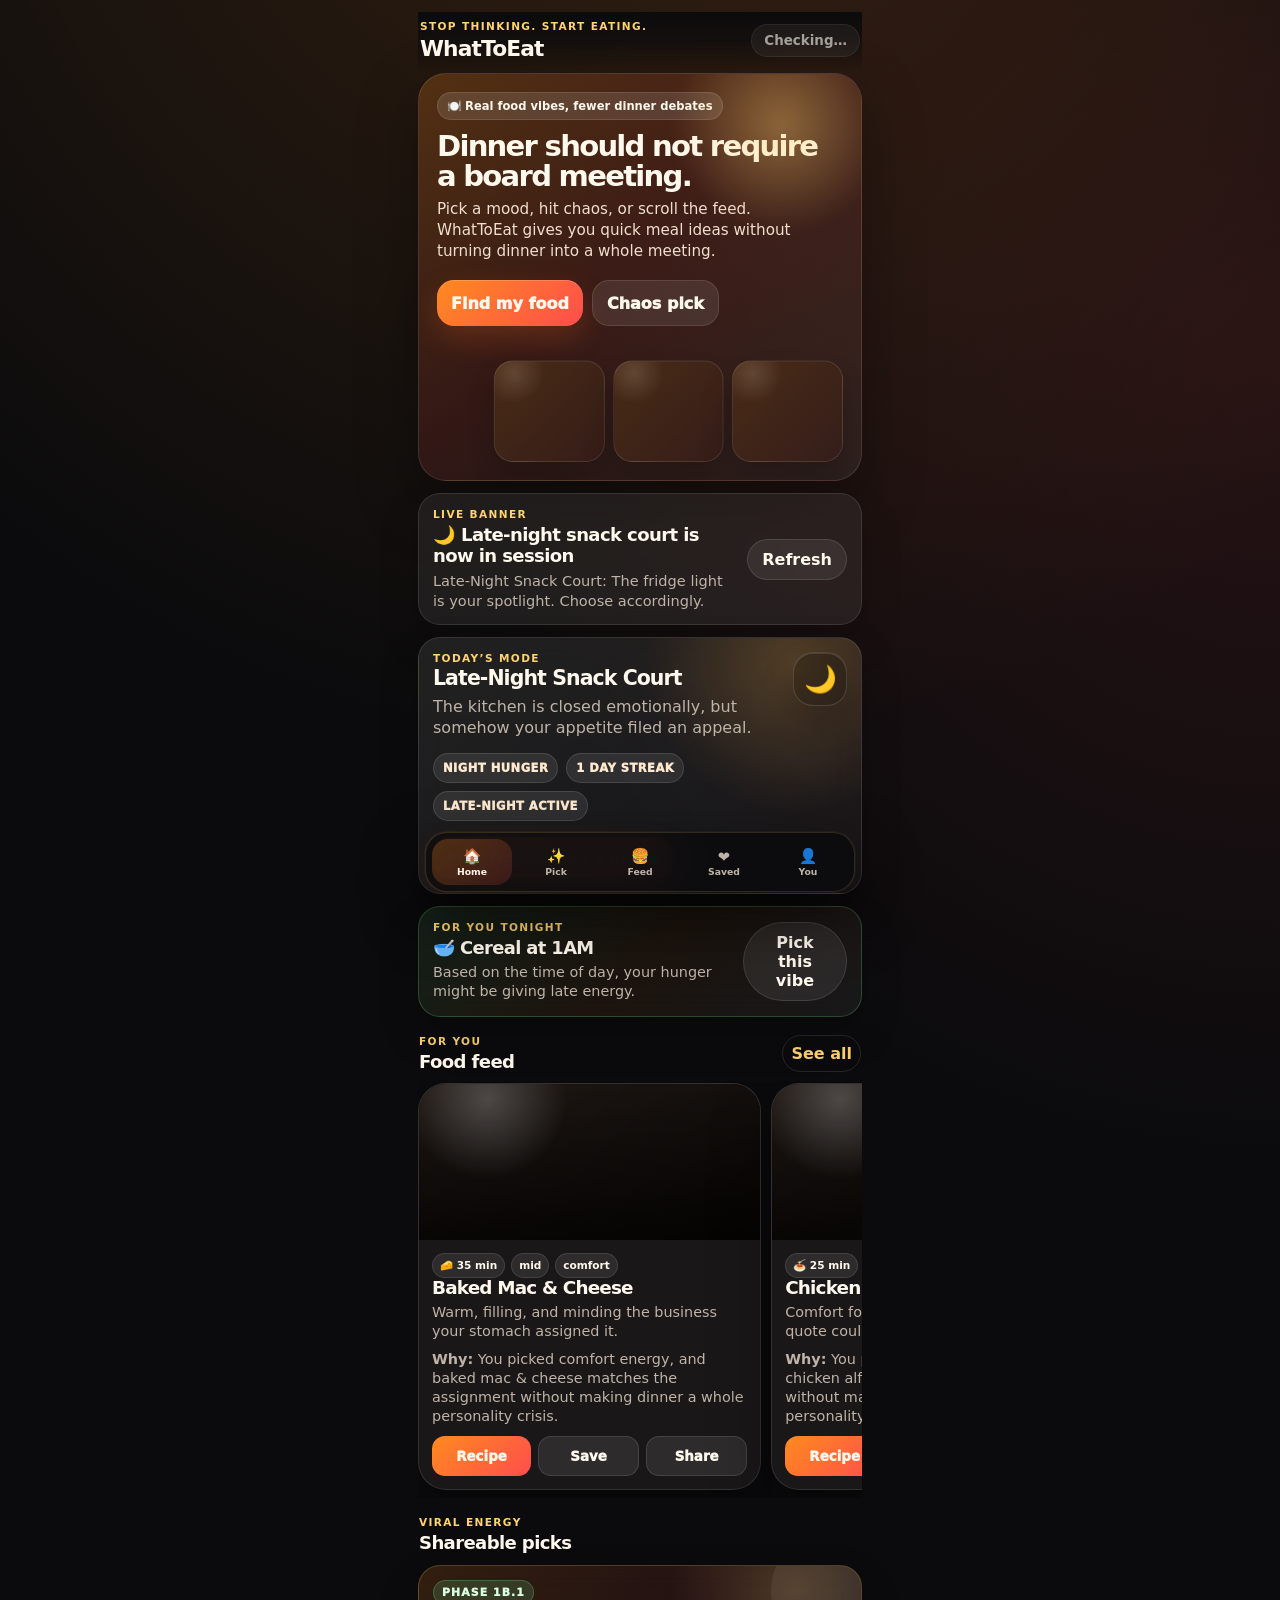
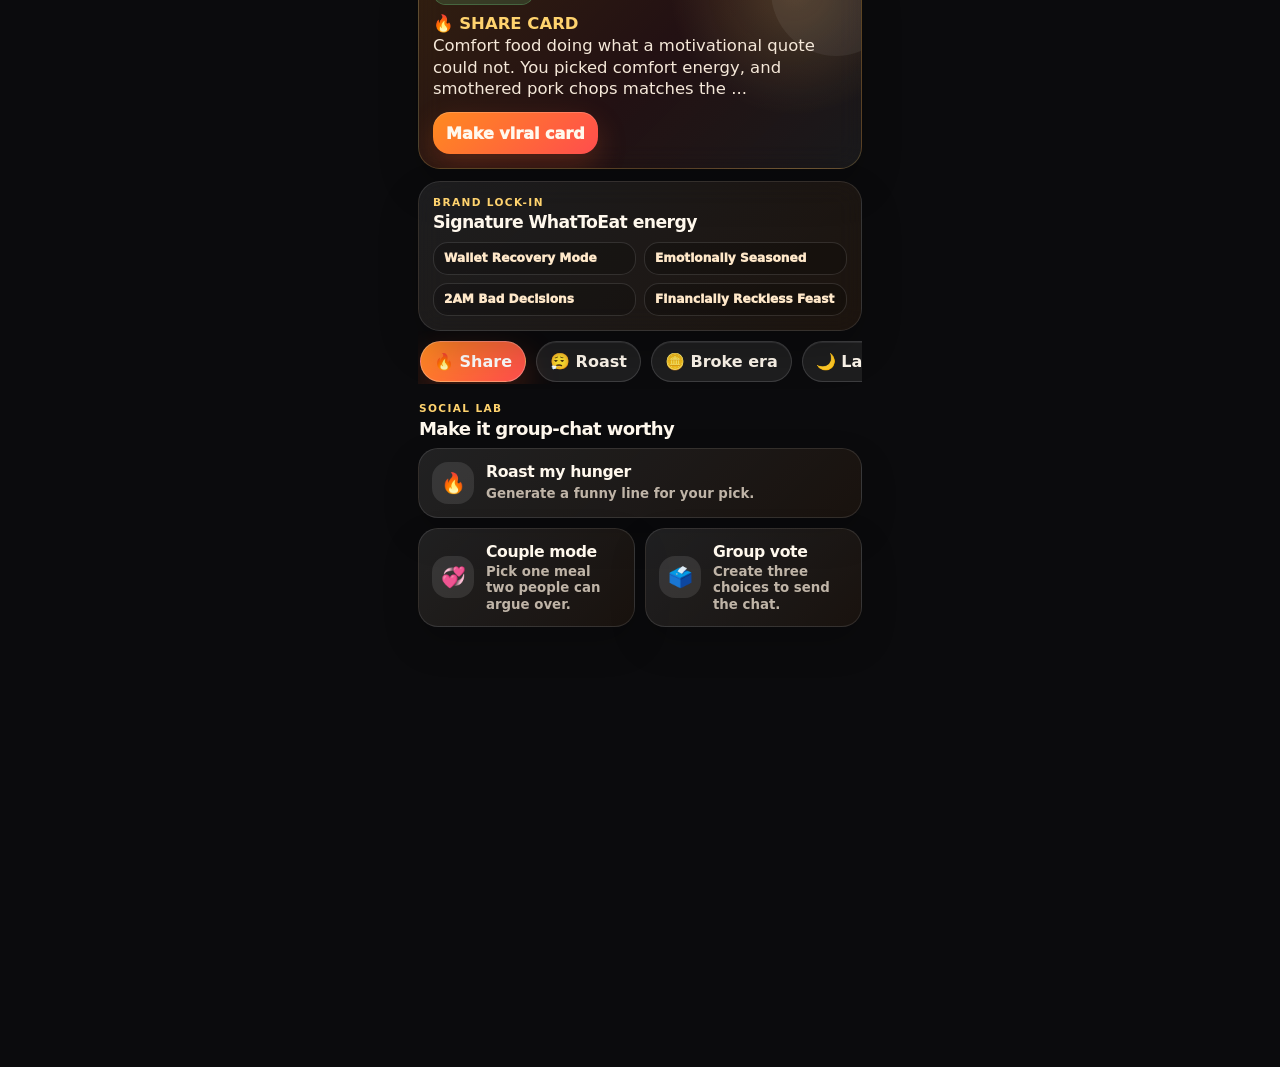
==== index.html @ 39f907c8 "Load foundation safeguards before app startup" ====
<!DOCTYPE html>
<html lang="en">
<head>
  <meta charset="UTF-8" />
  <meta name="viewport" content="width=device-width, initial-scale=1.0, viewport-fit=cover" />
  <title>WhatToEat — Funny food picks for your mood</title>
  <meta name="description" content="WhatToEat is a fast, funny food picker that helps you decide what to eat with daily vibes, smart rerolls, share cards, and chaotic meal energy." />
  <meta name="theme-color" content="#ff6b2c" />
  <meta name="mobile-web-app-capable" content="yes" />
  <meta name="application-name" content="WhatToEat" />
  <meta name="apple-mobile-web-app-capable" content="yes" />
  <meta name="apple-mobile-web-app-status-bar-style" content="black-translucent" />
  <meta name="apple-mobile-web-app-title" content="WhatToEat" />
  <meta name="format-detection" content="telephone=no" />
  <meta property="og:site_name" content="WhatToEat" />
  <meta property="og:title" content="WhatToEat" />
  <meta property="og:description" content="Stop overthinking dinner. Let WhatToEat pick the vibe — with funny share cards and daily meal chaos." />
  <meta property="og:image" content="https://whattoeat-ten-hazel.vercel.app/social-preview.png" />
  <meta name="twitter:card" content="summary_large_image" />
  <meta name="twitter:title" content="WhatToEat" />
  <meta name="twitter:description" content="Funny food picks for your mood, your wallet, and your current chaos." />
  <meta name="twitter:image" content="https://whattoeat-ten-hazel.vercel.app/social-preview.png" />
  <meta property="og:type" content="website" />
  <link rel="manifest" href="/manifest.json?v=foundation-20260814-v1" />
  <link rel="apple-touch-icon" href="/apple-touch-icon.png" />
  <link rel="stylesheet" href="/style.css?v=foundation-20260814-v1" />
</head>
<body>
  <div class="app-shell">
    <header class="topbar">
      <div>
        <p class="eyebrow">Stop thinking. Start eating.</p>
        <h1>WhatToEat</h1>
      </div>
      <button class="install-pill" id="installBtn" type="button">Install</button>
    </header>

    <main id="app">
      <section class="screen active" id="homeScreen">
        <article class="hero-card">
          <div class="hero-copy">
            <span class="live-chip">🍽️ Real food vibes, fewer dinner debates</span>
            <h2>Dinner should not require a board meeting.</h2>
            <p>Pick a mood, hit chaos, or scroll the feed. WhatToEat gives you quick meal ideas without turning dinner into a whole meeting.</p>
            <div class="hero-actions">
              <button class="primary-btn" data-go="matchScreen">Find my food</button>
              <button class="ghost-btn" id="chaosPickBtn" type="button">Chaos pick</button>
            </div>
          </div>
          <div class="hero-food-stack" aria-hidden="true">
            <div class="mini-photo pizza"></div>
            <div class="mini-photo burger"></div>
            <div class="mini-photo ramen"></div>
          </div>
        </article>

        <section class="daily-card glass-card">
          <div>
            <p class="eyebrow">Live banner</p>
            <h3 id="dailyTitle">Comfort food with main-character seasoning</h3>
            <p id="dailyText">The day was loud. Your plate should be easy, warm, and a little dramatic.</p>
          </div>
          <button class="tiny-btn" id="refreshDailyBtn" type="button">Refresh</button>
        </section>
        <section class="today-mode-card glass-card" id="todayModeCard">
          <div class="today-mode-top">
            <div>
              <p class="eyebrow">Today’s Mode</p>
              <h3 id="todayModeTitle">Loading today’s food chaos...</h3>
              <p id="todayModeText">Checking the calendar, the clock, and your hunger attitude.</p>
            </div>
            <span class="mode-orb" id="todayModeEmoji">🍽️</span>
          </div>
          <div class="daily-meta-row">
            <span id="todayModeTag">Live vibe</span>
            <span id="todayModeStreak">0 day streak</span>
            <span id="todayModeClock">Tonight energy</span>
          </div>
          <button class="primary-btn compact" id="todayModePickBtn" type="button">Pick from today’s mode</button>
        </section>

        <section class="launch-card glass-card app-dev-only" id="launchPrepCard" hidden>
          <div>
            <p class="eyebrow">PWA Status</p>
            <h3>PWA cache reset active</h3>
            <p>Old caches and service workers are cleared once, then the fresh manifest, icons, and service worker are registered for Chrome install testing.</p>
          </div>
          <button class="launch-badge" id="pwaStatusBtn" type="button">PWA</button>
        </section>

        <section class="personal-card glass-card" id="forYouCard">
          <div>
            <p class="eyebrow">For You Tonight</p>
            <h3 id="forYouTitle">Loading your food brain...</h3>
            <p id="forYouText">The app is checking your cravings without judging too loud.</p>
          </div>
          <button class="tiny-btn" id="forYouPickBtn" type="button">Pick this vibe</button>
        </section>

        <section class="section-block">
          <div class="section-heading">
            <div>
              <p class="eyebrow">For you</p>
              <h3>Food feed</h3>
            </div>
            <button class="text-btn" data-go="feedScreen">See all</button>
          </div>
          <div class="horizontal-feed" id="homeFeed"></div>
        </section>

        <section class="section-block">
          <div class="section-heading">
            <div>
              <p class="eyebrow">Viral energy</p>
              <h3>Shareable picks</h3>
            </div>
          </div>
          <div class="share-preview-card social-preview-card" id="sharePreviewCard">
            <span class="social-badge">SHARE PICK</span>
            <p>WhatToEat picked <strong>something unreasonably accurate</strong> for me.</p>
            <button class="primary-btn compact" id="makeShareBtn" type="button">Make viral card</button>
          </div>
          <div class="brand-lock-card glass-card">
            <p class="eyebrow">Brand lock-in</p>
            <h3>Signature WhatToEat energy</h3>
            <div class="signature-phrase-grid">
              <span>Wallet Recovery Mode</span>
              <span>Emotionally Seasoned</span>
              <span>2AM Bad Decisions</span>
              <span>Financially Reckless Feast</span>
            </div>
          </div>
          <div class="template-strip" id="templateStrip">
            <button data-template="share" class="active">🔥 Share</button>
            <button data-template="roast">😮‍💨 Roast</button>
            <button data-template="broke">🪙 Broke era</button>
            <button data-template="late">🌙 Late night</button>
            <button data-template="main">✨ Main character</button>
            <button data-template="couple">💞 Couple</button>
          </div>
        </section>

        <section class="section-block social-lab-section">
          <div class="section-heading">
            <div>
              <p class="eyebrow">Social lab</p>
              <h3>Make it group-chat worthy</h3>
            </div>
          </div>
          <div class="social-grid">
            <button class="social-tool-card" id="roastModeBtn" type="button">
              <span>🔥</span>
              <strong>Roast my hunger</strong>
              <small>Generate a funny line for your pick.</small>
            </button>
            <button class="social-tool-card" id="coupleModeBtn" type="button">
              <span>💞</span>
              <strong>Couple mode</strong>
              <small>Pick one meal two people can argue over.</small>
            </button>
            <button class="social-tool-card" id="groupVoteBtn" type="button">
              <span>🗳️</span>
              <strong>Group vote</strong>
              <small>Create three choices to send the chat.</small>
            </button>
          </div>
        </section>
      </section>

      <section class="screen" id="matchScreen">
        <div class="screen-title">
          <p class="eyebrow">Smart pick</p>
          <h2>What’s your food situation?</h2>
          <p>Choose fast. The app will judge lovingly.</p>
        </div>

        <div class="question-card">
          <h3>Mood</h3>
          <div class="option-grid" data-group="mood">
            <button data-value="comfort">🥘 Comfort</button>
            <button data-value="lazy">🛋️ Lazy</button>
            <button data-value="broke">🪙 Broke</button>
            <button data-value="healthy">🥗 Healthy-ish</button>
            <button data-value="late">🌙 Late night</button>
            <button data-value="chaos">🎲 Chaos</button>
          </div>
        </div>

        <div class="question-card">
          <h3>Budget</h3>
          <div class="option-grid" data-group="budget">
            <button data-value="cheap">$ Struggle</button>
            <button data-value="mid">$$ Normal</button>
            <button data-value="treat">$$$ Treat me</button>
          </div>
        </div>

        <div class="question-card">
          <h3>Energy</h3>
          <div class="option-grid" data-group="energy">
            <button data-value="low">Barely standing</button>
            <button data-value="medium">I can cook a lil</button>
            <button data-value="high">Chef mode</button>
          </div>
        </div>

        <button class="primary-btn full" id="smartPickBtn" type="button">Pick my food</button>
        <div id="smartResult" class="result-zone"></div>
      </section>

      <section class="screen" id="feedScreen">
        <div class="screen-title">
          <p class="eyebrow">Swipe-ish feed</p>
          <h2>Keep scrolling until dinner makes sense</h2>
        </div>
        <div class="mode-strip">
          <button data-filter="all" class="active">All</button>
          <button data-filter="late">Late night</button>
          <button data-filter="broke">Struggle</button>
          <button data-filter="comfort">Comfort</button>
          <button data-filter="healthy">Healthy-ish</button>
        </div>
        <div class="vertical-feed" id="verticalFeed"></div>
      </section>

      <section class="screen" id="savedScreen">
        <div class="screen-title">
          <p class="eyebrow">Saved</p>
          <h2>Your cravings folder</h2>
          <p>For when future-you wants the same nonsense again.</p>
        </div>
        <div id="savedList" class="vertical-feed"></div>
      </section>

      <section class="screen" id="profileScreen">
        <div class="screen-title">
          <p class="eyebrow">Your food brain</p>
          <h2>Preferences + streaks</h2>
        </div>
        <div class="stats-grid">
          <article class="stat-card"><span id="streakCount">0</span><p>day vibe streak</p></article>
          <article class="stat-card"><span id="savedCount">0</span><p>saved meals</p></article>
          <article class="stat-card"><span id="historyCount">0</span><p>recent picks</p></article>
          <article class="stat-card"><span id="topMoodText">—</span><p>usual vibe</p></article>
        </div>
        <div class="glass-card">
          <p class="eyebrow">Recent cravings</p>
          <div id="recentList" class="recent-list"></div>
        </div>
        <div class="question-card">
          <h3>Favorite default mood</h3>
          <div class="option-grid" data-group="defaultMood">
            <button data-value="comfort">Comfort</button>
            <button data-value="lazy">Lazy</button>
            <button data-value="broke">Broke</button>
            <button data-value="late">Late night</button>
          </div>
        </div>
        <button class="ghost-btn full" id="resetBtn" type="button">Reset app memory</button>
      </section>
    </main>

    <nav class="bottom-nav" aria-label="Main navigation">
      <button class="active" data-go="homeScreen">🏠<span>Home</span></button>
      <button data-go="matchScreen">✨<span>Pick</span></button>
      <button data-go="feedScreen">🍔<span>Feed</span></button>
      <button data-go="savedScreen">❤️<span>Saved</span></button>
      <button data-go="profileScreen">👤<span>You</span></button>
    </nav>
  </div>

  <div class="modal-backdrop" id="modalBackdrop" hidden>
    <div class="modal-card" role="dialog" aria-modal="true">
      <button class="close-btn" id="closeModal" type="button" aria-label="Close dialog">×</button>
      <div id="modalContent"></div>
    </div>
  </div>

  <canvas id="shareCanvas" width="1080" height="1350" hidden></canvas>
  <div class="toast" id="toast"></div>

  <script src="/foundation-bootstrap.js?v=foundation-20260814-v1"></script>
  <script src="/script.js?v=foundation-20260814-v1"></script>
</body>
</html>
---- style.css ----
/* Critical mobile click fix: hidden modal/backdrop must never block taps */
[hidden], .modal-backdrop[hidden]{display:none!important;}
:root{
  --bg:#0b0b0d; --panel:#151518; --panel2:#1d1a20; --text:#fff8ed; --muted:#bfb4a7;
  --orange:#ff8a1f; --yellow:#ffd36e; --red:#ff4d4d; --green:#70e58f; --border:rgba(255,255,255,.11);
  --shadow:0 24px 60px rgba(0,0,0,.35); --radius:28px;
}
*{box-sizing:border-box;-webkit-tap-highlight-color:transparent}
body{margin:0;background:radial-gradient(circle at top,#332112 0,#0b0b0d 34%,#070708 100%);color:var(--text);font-family:Inter,ui-sans-serif,system-ui,-apple-system,BlinkMacSystemFont,"Segoe UI",sans-serif;min-height:100vh}
button{font:inherit;color:inherit;border:0;cursor:pointer}
.app-shell{width:min(480px,100%);margin:0 auto;min-height:100vh;padding:14px 14px 96px;position:relative;overflow:hidden}
.topbar{position:sticky;top:0;z-index:10;display:flex;align-items:center;justify-content:space-between;padding:10px 2px 12px;background:linear-gradient(180deg,rgba(11,11,13,.98),rgba(11,11,13,.68),transparent);backdrop-filter:blur(16px)}
.topbar h1{margin:0;font-size:1.5rem;letter-spacing:-.04em}.eyebrow{margin:0 0 4px;color:var(--yellow);font-size:.72rem;text-transform:uppercase;letter-spacing:.14em;font-weight:800}.install-pill,.tiny-btn,.text-btn{background:rgba(255,255,255,.08);border:1px solid var(--border);border-radius:999px;padding:10px 14px;font-weight:800}.text-btn{background:transparent;color:var(--yellow);padding:8px}.screen{display:none;animation:rise .25s ease}.screen.active{display:block}@keyframes rise{from{opacity:0;transform:translateY(10px)}to{opacity:1;transform:none}}
.hero-card{position:relative;overflow:hidden;border:1px solid var(--border);border-radius:34px;padding:22px;background:linear-gradient(135deg,rgba(255,138,31,.22),rgba(255,77,77,.12) 45%,rgba(255,255,255,.06));box-shadow:var(--shadow)}
.hero-card:before{content:"";position:absolute;inset:-60px -30px auto auto;width:220px;height:220px;background:radial-gradient(circle,rgba(255,211,110,.4),transparent 70%);filter:blur(8px)}
.live-chip{display:inline-flex;background:rgba(255,255,255,.12);border:1px solid var(--border);padding:7px 10px;border-radius:999px;font-size:.78rem;font-weight:900}.hero-card h2{font-size:2.1rem;line-height:.95;letter-spacing:-.07em;margin:14px 0 10px}.hero-card p{color:#f0dfcf;line-height:1.45;margin:0 0 18px}.hero-actions{display:flex;gap:10px;flex-wrap:wrap}.primary-btn,.ghost-btn{border-radius:18px;padding:14px 16px;font-weight:950;background:linear-gradient(135deg,var(--orange),var(--red));box-shadow:0 12px 26px rgba(255,104,30,.25)}.ghost-btn{background:rgba(255,255,255,.09);box-shadow:none;border:1px solid var(--border)}.full{width:100%;margin-top:12px}.compact{padding:10px 12px;border-radius:14px}.hero-food-stack{height:118px;display:grid;grid-template-columns:1fr 1fr 1fr;gap:10px;margin-top:18px}.mini-photo{border-radius:22px;background-size:cover;background-position:center;box-shadow:0 18px 34px rgba(0,0,0,.25);border:1px solid rgba(255,255,255,.14)}
.pizza{background-image:linear-gradient(135deg,rgba(0,0,0,.05),rgba(0,0,0,.45)),url('https://images.unsplash.com/photo-1513104890138-7c749659a591?auto=format&fit=crop&w=600&q=70')}.burger{background-image:linear-gradient(135deg,rgba(0,0,0,.05),rgba(0,0,0,.45)),url('https://images.unsplash.com/photo-1568901346375-23c9450c58cd?auto=format&fit=crop&w=600&q=70')}.ramen{background-image:linear-gradient(135deg,rgba(0,0,0,.05),rgba(0,0,0,.45)),url('https://images.unsplash.com/photo-1569718212165-3a8278d5f624?auto=format&fit=crop&w=600&q=70')}.taco{background-image:linear-gradient(135deg,rgba(0,0,0,.05),rgba(0,0,0,.45)),url('https://images.unsplash.com/photo-1551504734-5ee1c4a1479b?auto=format&fit=crop&w=800&q=70')}.salad{background-image:linear-gradient(135deg,rgba(0,0,0,.05),rgba(0,0,0,.45)),url('https://images.unsplash.com/photo-1512621776951-a57141f2eefd?auto=format&fit=crop&w=800&q=70')}.pasta{background-image:linear-gradient(135deg,rgba(0,0,0,.05),rgba(0,0,0,.45)),url('https://images.unsplash.com/photo-1621996346565-e3dbc353d2e5?auto=format&fit=crop&w=800&q=70')}.breakfast{background-image:linear-gradient(135deg,rgba(0,0,0,.05),rgba(0,0,0,.45)),url('https://images.unsplash.com/photo-1484723091739-30a097e8f929?auto=format&fit=crop&w=800&q=70')}.wings{background-image:linear-gradient(135deg,rgba(0,0,0,.05),rgba(0,0,0,.45)),url('https://images.unsplash.com/photo-1527477396000-e27163b481c2?auto=format&fit=crop&w=800&q=70')}.nachos{background-image:linear-gradient(135deg,rgba(0,0,0,.05),rgba(0,0,0,.45)),url('https://images.unsplash.com/photo-1513456852971-30b0c0c0c0c0?auto=format&fit=crop&w=800&q=70')}
.glass-card,.question-card,.share-preview-card,.stat-card{margin-top:14px;border:1px solid var(--border);border-radius:var(--radius);background:rgba(255,255,255,.065);box-shadow:0 18px 42px rgba(0,0,0,.2);padding:16px;backdrop-filter:blur(14px)}.daily-card{display:flex;align-items:flex-start;justify-content:space-between;gap:12px}.daily-card h3,.section-heading h3,.screen-title h2{margin:0;font-size:1.25rem;letter-spacing:-.04em}.daily-card p:not(.eyebrow),.screen-title p:not(.eyebrow){color:var(--muted);margin:5px 0 0;line-height:1.35}.section-block{margin-top:22px}.section-heading{display:flex;justify-content:space-between;align-items:end;margin-bottom:10px}.horizontal-feed{display:flex;gap:12px;overflow-x:auto;scroll-snap-type:x mandatory;padding-bottom:8px}.horizontal-feed::-webkit-scrollbar,.mode-strip::-webkit-scrollbar{display:none}.food-card{position:relative;overflow:hidden;min-height:330px;border-radius:30px;border:1px solid var(--border);background:#222;box-shadow:var(--shadow)}.horizontal-feed .food-card{min-width:82%;scroll-snap-align:start}.food-img{height:190px;background-size:cover;background-position:center;position:relative}.food-img:after{content:"";position:absolute;inset:0;background:linear-gradient(180deg,transparent,rgba(0,0,0,.7))}.food-body{padding:15px}.food-body h3{margin:0;font-size:1.32rem;letter-spacing:-.045em}.food-body p{color:var(--muted);line-height:1.35;margin:7px 0 11px}.tags{display:flex;gap:7px;flex-wrap:wrap}.tags span{font-size:.72rem;font-weight:900;padding:6px 8px;border-radius:999px;background:rgba(255,255,255,.09);border:1px solid var(--border)}.card-actions{display:flex;gap:8px;margin-top:12px}.card-actions button{flex:1;border-radius:14px;padding:11px 9px;font-weight:950;background:rgba(255,255,255,.09);border:1px solid var(--border)}.card-actions button:first-child{background:linear-gradient(135deg,var(--orange),var(--red));border:0}.screen-title{padding:8px 2px 10px}.option-grid{display:grid;grid-template-columns:repeat(2,1fr);gap:9px}.option-grid button,.mode-strip button{background:rgba(255,255,255,.08);border:1px solid var(--border);border-radius:18px;padding:12px 10px;font-weight:900}.option-grid button.active,.mode-strip button.active{background:linear-gradient(135deg,var(--orange),var(--red));border-color:transparent}.mode-strip{display:flex;gap:8px;overflow-x:auto;margin:10px 0 14px}.mode-strip button{white-space:nowrap}.result-zone{margin-top:12px}.vertical-feed{display:grid;gap:14px}.vertical-feed .food-card{min-height:unset}.share-preview-card p{margin:0 0 12px;color:#f5e8d9}.share-preview-card strong{color:var(--yellow)}.stats-grid{display:grid;grid-template-columns:1fr 1fr;gap:12px}.stat-card span{display:block;font-size:2rem;font-weight:1000;color:var(--yellow)}.stat-card p{margin:0;color:var(--muted)}
.bottom-nav{position:fixed;left:50%;bottom:12px;transform:translateX(-50%);width:min(456px,calc(100% - 20px));display:grid;grid-template-columns:repeat(5,1fr);gap:5px;padding:8px;border:1px solid var(--border);border-radius:24px;background:rgba(12,12,14,.88);backdrop-filter:blur(22px);box-shadow:0 24px 60px rgba(0,0,0,.45);z-index:20}.bottom-nav button{background:transparent;border-radius:18px;padding:8px 3px;color:var(--muted);font-weight:900;font-size:1rem}.bottom-nav span{display:block;font-size:.65rem;margin-top:2px}.bottom-nav button.active{background:rgba(255,138,31,.18);color:var(--text)}
.modal-backdrop:not([hidden]){position:fixed;inset:0;z-index:50;background:rgba(0,0,0,.68);display:grid;place-items:end center;padding:14px}.modal-card{width:min(480px,100%);max-height:88vh;overflow:auto;border-radius:30px;background:#141416;border:1px solid var(--border);box-shadow:var(--shadow);padding:18px;position:relative}.close-btn{position:absolute;right:12px;top:10px;background:rgba(255,255,255,.1);width:34px;height:34px;border-radius:50%;font-size:1.4rem}.share-card-preview{border-radius:28px;padding:22px;background:linear-gradient(135deg,#ff8a1f,#ff4d4d 55%,#2b1111);min-height:360px;display:flex;flex-direction:column;justify-content:space-between}.share-card-preview h2{font-size:2.2rem;line-height:.95;margin:0;letter-spacing:-.07em}.share-card-preview p{font-size:1.08rem;line-height:1.35}.toast{position:fixed;left:50%;bottom:92px;transform:translateX(-50%) translateY(20px);background:#fff8ed;color:#141416;padding:12px 14px;border-radius:999px;font-weight:950;opacity:0;pointer-events:none;transition:.2s;z-index:60;max-width:90%;text-align:center}.toast.show{opacity:1;transform:translateX(-50%) translateY(0)}
@media (max-width:380px){.hero-card h2{font-size:1.8rem}.food-img{height:170px}.horizontal-feed .food-card{min-width:88%}.app-shell{padding-inline:10px}.option-grid{grid-template-columns:1fr}}


/* V6.3 Bottom Nav + Results Spacing Fix */
html, body{
  min-height:100%;
  overflow-x:hidden;
  overscroll-behavior-y:contain;
}
.app-shell{
  padding-bottom:calc(148px + env(safe-area-inset-bottom));
  overflow:visible;
}
.screen.active{
  padding-bottom:calc(34px + env(safe-area-inset-bottom));
}
#matchScreen,
#feedScreen,
#savedScreen,
#profileScreen{
  padding-bottom:calc(150px + env(safe-area-inset-bottom));
}
.result-zone{
  margin-top:16px;
  margin-bottom:calc(130px + env(safe-area-inset-bottom));
  scroll-margin-bottom:160px;
}
.result-zone .food-card,
#smartResult .food-card{
  margin-bottom:18px;
}
.vertical-feed{
  padding-bottom:calc(130px + env(safe-area-inset-bottom));
}
.bottom-nav{
  bottom:calc(8px + env(safe-area-inset-bottom));
  width:min(436px,calc(100% - 18px));
  padding:6px;
  gap:4px;
  border-radius:22px;
  background:rgba(12,12,14,.94);
}
.bottom-nav button{
  min-height:48px;
  padding:6px 2px;
  font-size:.95rem;
}
.bottom-nav span{
  font-size:.6rem;
  line-height:1;
}
.toast{
  bottom:calc(82px + env(safe-area-inset-bottom));
  max-width:calc(100% - 28px);
}
.card-actions{
  position:relative;
  z-index:2;
}
.primary-btn.full{
  position:relative;
  z-index:3;
}
@media (max-width:380px){
  .app-shell{padding-bottom:calc(156px + env(safe-area-inset-bottom));}
  .bottom-nav{width:min(420px,calc(100% - 14px));}
  .bottom-nav button{min-height:46px;font-size:.9rem;}
  .bottom-nav span{font-size:.58rem;}
}


/* V6.4 Scroll Unlock + Mobile Safe Area Fix */
html{
  height:auto!important;
  min-height:100%!important;
  overflow-x:hidden!important;
  overflow-y:auto!important;
  -webkit-overflow-scrolling:touch!important;
}
body{
  height:auto!important;
  min-height:100dvh!important;
  overflow-x:hidden!important;
  overflow-y:auto!important;
  position:static!important;
  touch-action:auto!important;
  -webkit-overflow-scrolling:touch!important;
  overscroll-behavior-y:auto!important;
}
.app-shell{
  min-height:100dvh!important;
  height:auto!important;
  max-height:none!important;
  overflow:visible!important;
  padding-bottom:calc(190px + env(safe-area-inset-bottom))!important;
}
main,#app{
  min-height:auto!important;
  height:auto!important;
  overflow:visible!important;
  padding-bottom:calc(170px + env(safe-area-inset-bottom))!important;
}
.screen,
.screen.active{
  min-height:auto!important;
  height:auto!important;
  max-height:none!important;
  overflow:visible!important;
  padding-bottom:calc(170px + env(safe-area-inset-bottom))!important;
}
#homeScreen,#matchScreen,#feedScreen,#savedScreen,#profileScreen{
  overflow:visible!important;
  padding-bottom:calc(190px + env(safe-area-inset-bottom))!important;
}
.horizontal-feed{
  touch-action:pan-x pan-y!important;
}
.question-card,
.glass-card,
.food-card,
.hero-card,
.share-preview-card{
  touch-action:auto!important;
}
.bottom-nav{
  bottom:calc(10px + env(safe-area-inset-bottom))!important;
  z-index:30!important;
  pointer-events:auto!important;
}
.result-zone,
.vertical-feed,
#savedList,
#verticalFeed,
#smartResult{
  overflow:visible!important;
  padding-bottom:calc(170px + env(safe-area-inset-bottom))!important;
  margin-bottom:calc(110px + env(safe-area-inset-bottom))!important;
}
.modal-backdrop[hidden]{
  display:none!important;
  pointer-events:none!important;
}
.modal-backdrop:not([hidden]){
  pointer-events:auto!important;
}
body:after{
  content:"";
  display:block;
  height:calc(120px + env(safe-area-inset-bottom));
}

/* V6.6 verified reroll consistency fix */
.result-pop { animation: resultPop .28s ease-out; }
.result-header { margin-bottom: 12px; }
.tiny-note { margin: 6px 0 0; font-size: 0.82rem; color: rgba(255,255,255,.68); }
@keyframes resultPop {
  0% { transform: translateY(8px) scale(.985); opacity: .72; }
  100% { transform: translateY(0) scale(1); opacity: 1; }
}


/* V7.1 Full UX Refinement Pass — premium spacing, rhythm, and mobile polish */
:root{
  --radius:24px;
  --card-gap:14px;
  --nav-h:72px;
  --safe-bottom:env(safe-area-inset-bottom, 0px);
}
html,body{
  scroll-behavior:smooth;
  background-attachment:fixed;
}
.app-shell{
  width:min(470px,100%);
  padding:12px 13px calc(132px + var(--safe-bottom))!important;
}
.topbar{
  padding:8px 2px 10px;
  margin-bottom:2px;
}
.topbar h1{
  font-size:1.36rem;
}
.eyebrow{
  font-size:.66rem;
  letter-spacing:.13em;
}
.install-pill{
  padding:8px 12px;
  font-size:.84rem;
}
.hero-card{
  border-radius:28px;
  padding:18px;
  min-height:unset;
}
.live-chip{
  font-size:.72rem;
  padding:6px 9px;
}
.hero-card h2{
  font-size:1.82rem;
  line-height:1.02;
  margin:12px 0 8px;
  letter-spacing:-.06em;
}
.hero-card p{
  font-size:.95rem;
  line-height:1.38;
  max-width:96%;
}
.hero-actions{
  gap:9px;
  margin-top:14px;
}
.primary-btn,.ghost-btn{
  min-height:46px;
  border-radius:17px;
  padding:12px 14px;
}
.primary-btn.full,.ghost-btn.full{
  width:100%;
  margin-top:12px;
  min-height:50px;
}
.primary-btn.compact{
  min-height:42px;
  padding:10px 13px;
}
.hero-food-stack{
  right:12px;
  bottom:10px;
  transform:scale(.86);
  transform-origin:right bottom;
  opacity:.86;
}
.glass-card,.question-card,.share-preview-card,.stat-card{
  margin-top:12px;
  padding:14px;
  border-radius:22px;
}
.daily-card{
  align-items:center;
}
.daily-card h3,.section-heading h3,.screen-title h2{
  font-size:1.13rem;
  letter-spacing:-.035em;
}
.daily-card p:not(.eyebrow),.screen-title p:not(.eyebrow){
  font-size:.91rem;
  line-height:1.34;
}
.section-block{
  margin-top:18px;
}
.section-heading{
  margin-bottom:9px;
  padding-inline:1px;
}
.horizontal-feed{
  gap:10px;
  padding:2px 2px 8px;
}
.horizontal-feed .food-card{
  min-width:78%;
}
.food-card{
  border-radius:24px;
  min-height:unset;
}
.food-img{
  height:156px;
}
.food-body{
  padding:13px;
}
.food-body h3{
  font-size:1.15rem;
  line-height:1.05;
}
.food-body p{
  font-size:.9rem;
  line-height:1.32;
  margin:6px 0 9px;
}
.tags{
  gap:6px;
}
.tags span{
  font-size:.66rem;
  padding:5px 7px;
}
.card-actions{
  gap:7px;
  margin-top:10px;
}
.card-actions button{
  min-height:40px;
  border-radius:13px;
  padding:9px 7px;
  font-size:.84rem;
}
.screen-title{
  padding:6px 1px 8px;
}
.question-card h3{
  margin:0 0 10px;
  font-size:1.02rem;
}
.option-grid{
  gap:8px;
}
.option-grid button,.mode-strip button{
  min-height:44px;
  border-radius:15px;
  padding:10px 9px;
  font-size:.88rem;
}
.mode-strip{
  gap:7px;
  margin:8px 0 12px;
  padding-bottom:2px;
}
.vertical-feed{
  gap:12px;
  padding-bottom:calc(120px + var(--safe-bottom))!important;
}
.result-zone{
  margin-top:12px;
  margin-bottom:calc(112px + var(--safe-bottom))!important;
  padding-bottom:calc(96px + var(--safe-bottom))!important;
}
.result-header{
  padding:12px 13px;
  margin-bottom:10px;
}
.stats-grid{
  gap:10px;
}
.stat-card span{
  font-size:1.72rem;
}
.share-preview-card p{
  font-size:.94rem;
  line-height:1.35;
}
.bottom-nav{
  bottom:calc(8px + var(--safe-bottom))!important;
  width:min(430px,calc(100% - 18px))!important;
  padding:6px!important;
  gap:4px!important;
  border-radius:22px!important;
  box-shadow:0 16px 44px rgba(0,0,0,.48)!important;
}
.bottom-nav button{
  min-height:46px!important;
  padding:6px 2px!important;
  border-radius:16px!important;
  font-size:.92rem!important;
}
.bottom-nav span{
  font-size:.58rem!important;
}
.toast{
  bottom:calc(84px + var(--safe-bottom))!important;
  font-size:.88rem;
  padding:10px 12px;
}
.modal-card{
  border-radius:26px;
  padding:16px;
  max-height:84vh;
}
.share-card-preview{
  border-radius:24px;
  min-height:320px;
  padding:19px;
}
.share-card-preview h2{
  font-size:1.86rem;
}
body:after{
  height:calc(88px + var(--safe-bottom))!important;
}
#homeScreen,#matchScreen,#feedScreen,#savedScreen,#profileScreen,.screen,.screen.active{
  padding-bottom:calc(118px + var(--safe-bottom))!important;
}
main,#app{
  padding-bottom:calc(102px + var(--safe-bottom))!important;
}
@media (max-width:380px){
  .app-shell{padding-inline:10px!important;}
  .hero-card{padding:15px;border-radius:24px;}
  .hero-card h2{font-size:1.56rem;}
  .hero-card p{font-size:.88rem;}
  .hero-food-stack{display:none;}
  .horizontal-feed .food-card{min-width:86%;}
  .food-img{height:142px;}
  .option-grid{grid-template-columns:1fr 1fr;}
  .option-grid button{font-size:.82rem;padding:9px 7px;}
  .bottom-nav{width:min(420px,calc(100% - 12px))!important;}
  .bottom-nav button{min-height:44px!important;font-size:.86rem!important;}
}

/* V8.1 Real Personalization Foundation */
.personal-card{
  display:flex;
  justify-content:space-between;
  gap:12px;
  align-items:center;
  border-color:rgba(112,229,143,.24);
  background:linear-gradient(135deg,rgba(112,229,143,.10),rgba(255,138,31,.07),rgba(255,255,255,.055));
}
.personal-card h3{margin:0;font-size:1.12rem;letter-spacing:-.035em;}
.personal-card p:not(.eyebrow){margin:5px 0 0;color:var(--muted);line-height:1.34;font-size:.9rem;}
.recent-list{display:grid;gap:8px;margin-top:10px;}
.recent-list button{display:flex;align-items:center;justify-content:space-between;gap:8px;width:100%;background:rgba(255,255,255,.07);border:1px solid var(--border);border-radius:16px;padding:11px 12px;font-weight:900;text-align:left;}
.recent-list span{font-size:.72rem;color:var(--yellow);text-transform:uppercase;letter-spacing:.08em;}
#topMoodText{font-size:1.25rem;text-transform:capitalize;}
.stat-card:nth-child(3),.stat-card:nth-child(4){background:linear-gradient(135deg,rgba(255,255,255,.07),rgba(255,138,31,.055));}


/* V9.1 Real Social + Share Foundation */
.social-preview-card{
  position:relative;
  overflow:hidden;
  background:linear-gradient(135deg,rgba(255,138,31,.14),rgba(255,77,77,.10),rgba(255,255,255,.055));
}
.social-preview-card:after{
  content:"";
  position:absolute;
  right:-44px;
  top:-44px;
  width:150px;
  height:150px;
  border-radius:50%;
  background:rgba(255,255,255,.08);
}
.social-badge{
  display:inline-flex;
  width:max-content;
  margin-bottom:8px;
  padding:5px 8px;
  border-radius:999px;
  background:rgba(112,229,143,.16);
  color:#d9ffe3;
  border:1px solid rgba(112,229,143,.25);
  font-size:.68rem;
  font-weight:1000;
  letter-spacing:.1em;
}
.social-grid{
  display:grid;
  grid-template-columns:1fr;
  gap:10px;
}
.social-tool-card{
  width:100%;
  display:grid;
  grid-template-columns:auto 1fr;
  column-gap:12px;
  row-gap:3px;
  align-items:center;
  text-align:left;
  border-radius:20px;
  border:1px solid var(--border);
  background:linear-gradient(135deg,rgba(255,255,255,.09),rgba(255,138,31,.06));
  padding:13px;
  box-shadow:0 16px 36px rgba(0,0,0,.18);
}
.social-tool-card span{
  grid-row:1 / span 2;
  width:42px;
  height:42px;
  display:grid;
  place-items:center;
  border-radius:16px;
  background:rgba(255,255,255,.10);
  font-size:1.25rem;
}
.social-tool-card strong{
  font-size:.98rem;
  letter-spacing:-.025em;
}
.social-tool-card small{
  color:var(--muted);
  line-height:1.25;
  font-weight:750;
}
.roast-preview{
  background:linear-gradient(135deg,#26100e,#ff4d4d 58%,#111111);
}
.couple-preview{
  background:linear-gradient(135deg,#2c1531,#ff8a1f 55%,#111111);
}
.group-vote-card{
  border-radius:24px;
  padding:18px;
  background:linear-gradient(135deg,rgba(255,138,31,.17),rgba(255,255,255,.08));
  border:1px solid var(--border);
}
.group-vote-card h2{
  margin:4px 0 14px;
  font-size:1.55rem;
  letter-spacing:-.055em;
}
.vote-option{
  display:grid;
  grid-template-columns:auto 1fr;
  gap:11px;
  align-items:start;
  padding:12px;
  border-radius:18px;
  background:rgba(0,0,0,.22);
  border:1px solid rgba(255,255,255,.08);
  margin-top:9px;
}
.vote-option span{
  width:30px;
  height:30px;
  display:grid;
  place-items:center;
  border-radius:50%;
  background:linear-gradient(135deg,var(--orange),var(--red));
  font-weight:1000;
}
.vote-option strong{display:block;margin-bottom:4px;}
.vote-option p{margin:0;color:var(--muted);font-size:.88rem;line-height:1.3;}
@media (min-width:420px){
  .social-grid{grid-template-columns:1fr 1fr;}
  .social-tool-card:first-child{grid-column:1/-1;}
}

/* V9.2 dynamic viral card system */
.template-strip{display:flex;gap:10px;overflow-x:auto;padding:10px 2px 2px;scrollbar-width:none}
.template-strip::-webkit-scrollbar{display:none}
.template-strip button{border:1px solid rgba(255,255,255,.14);background:rgba(255,255,255,.08);color:var(--text);border-radius:999px;padding:10px 13px;font-weight:900;white-space:nowrap;box-shadow:inset 0 1px 0 rgba(255,255,255,.08)}
.template-strip button.active{background:linear-gradient(135deg,var(--orange),var(--red));border-color:rgba(255,255,255,.28);color:#fff;box-shadow:0 14px 35px rgba(255,87,34,.25)}
.social-preview-card{position:relative;overflow:hidden}
.social-preview-card:after{content:"";position:absolute;right:-40px;top:-40px;width:130px;height:130px;border-radius:50%;background:rgba(255,255,255,.06);pointer-events:none}
.share-card-preview.dynamic-roast{background:linear-gradient(135deg,#221012,#ff4d4d 65%,#050505)}
.share-card-preview.dynamic-broke{background:linear-gradient(135deg,#2d1b08,#a96a13 65%,#050505)}
.share-card-preview.dynamic-late{background:linear-gradient(135deg,#07031a,#3d2a78 70%,#111)}
.share-card-preview.dynamic-main{background:linear-gradient(135deg,#2a1208,#ff9d3d 65%,#241016)}
.share-card-preview.dynamic-couple{background:linear-gradient(135deg,#3b1029,#ff5ca8 65%,#0b0b0d)}
.modal-template-strip{margin:12px 0 14px;padding-bottom:8px}

/* Phase 2.1 — Daily Live Content System */
.today-mode-card{
  position:relative;
  overflow:hidden;
  background:
    radial-gradient(circle at 85% 10%, rgba(255,184,77,.22), transparent 34%),
    linear-gradient(135deg, rgba(255,255,255,.09), rgba(255,255,255,.045));
}
.today-mode-card:before{
  content:"";
  position:absolute;
  inset:0;
  pointer-events:none;
  background:linear-gradient(90deg, transparent, rgba(255,255,255,.08), transparent);
  transform:translateX(-100%);
  animation:dailyShimmer 5.5s ease-in-out infinite;
}
@keyframes dailyShimmer{0%,65%{transform:translateX(-100%)}100%{transform:translateX(100%)}}
.today-mode-top{display:flex;align-items:flex-start;justify-content:space-between;gap:14px;position:relative;z-index:1}
.today-mode-top h3{margin:0;font-size:1.28rem;letter-spacing:-.045em;line-height:1.05}
.today-mode-top p:not(.eyebrow){margin:6px 0 0;color:var(--muted);line-height:1.35}
.mode-orb{display:grid;place-items:center;flex:0 0 54px;width:54px;height:54px;border-radius:20px;background:rgba(0,0,0,.25);border:1px solid rgba(255,255,255,.14);font-size:1.65rem;box-shadow:inset 0 1px 0 rgba(255,255,255,.12), 0 18px 34px rgba(0,0,0,.22)}
.daily-meta-row{display:flex;gap:8px;flex-wrap:wrap;margin:14px 0 4px;position:relative;z-index:1}
.daily-meta-row span{font-size:.72rem;font-weight:950;text-transform:uppercase;letter-spacing:.04em;padding:7px 9px;border-radius:999px;background:rgba(255,255,255,.09);border:1px solid rgba(255,255,255,.12);color:#ffe9cf}
.today-mode-card .primary-btn{position:relative;z-index:1;margin-top:12px}


/* Phase 3 REAL Viral Polish + Brand Lock-In
   Goal: improve feel without changing the app's simple/funny core. */
:root{
  --phase3-glow:0 18px 52px rgba(255,138,31,.18);
  --phase3-soft: cubic-bezier(.2,.8,.2,1);
}
body{
  background:
    radial-gradient(circle at 50% -10%, rgba(255,138,31,.16), transparent 34%),
    radial-gradient(circle at 100% 14%, rgba(255,77,77,.11), transparent 30%),
    var(--bg)!important;
}
.hero-card,
.today-mode-card,
.personal-card,
.share-preview-card,
.question-card,
.food-card{
  transform:translateZ(0);
  transition:transform .22s var(--phase3-soft), box-shadow .22s var(--phase3-soft), border-color .22s var(--phase3-soft);
}
@media (hover:hover){
  .food-card:hover,.share-preview-card:hover,.social-tool-card:hover,.today-mode-card:hover{
    transform:translateY(-2px);
    box-shadow:0 22px 58px rgba(0,0,0,.34), var(--phase3-glow);
    border-color:rgba(255,211,110,.23);
  }
}
.primary-btn,
.ghost-btn,
.tiny-btn,
.text-btn,
.option-grid button,
.mode-strip button,
.template-strip button,
.social-tool-card,
.card-actions button,
.bottom-nav button{
  transition:transform .16s var(--phase3-soft), opacity .16s var(--phase3-soft), background .18s var(--phase3-soft), box-shadow .18s var(--phase3-soft);
}
.primary-btn:active,
.ghost-btn:active,
.tiny-btn:active,
.option-grid button:active,
.mode-strip button:active,
.template-strip button:active,
.social-tool-card:active,
.card-actions button:active,
.bottom-nav button:active{
  transform:scale(.965);
}
.primary-btn{
  box-shadow:0 12px 30px rgba(255,101,35,.22), inset 0 1px 0 rgba(255,255,255,.18)!important;
}
.primary-btn.compact{
  min-height:42px;
}
.food-card{
  border-radius:28px!important;
  background:#1a1719;
}
.food-img{
  isolation:isolate;
}
.food-img:before{
  content:"";
  position:absolute;
  inset:0;
  z-index:1;
  background:radial-gradient(circle at 20% 10%, rgba(255,255,255,.22), transparent 26%);
  mix-blend-mode:screen;
  pointer-events:none;
}
.food-body h3{
  text-wrap:balance;
}
.food-body p,
.daily-card p:not(.eyebrow),
.today-mode-top p:not(.eyebrow),
.personal-card p:not(.eyebrow){
  text-wrap:pretty;
}
.result-zone .food-card,
#smartResult .food-card{
  animation:phase3ResultPop .32s var(--phase3-soft);
}
@keyframes phase3ResultPop{
  from{opacity:.62; transform:translateY(12px) scale(.985)}
  to{opacity:1; transform:translateY(0) scale(1)}
}
.share-preview-card{
  border-color:rgba(255,211,110,.22)!important;
  background:
    radial-gradient(circle at 85% 12%, rgba(255,211,110,.20), transparent 30%),
    linear-gradient(135deg,rgba(255,138,31,.16),rgba(255,77,77,.10),rgba(255,255,255,.06))!important;
}
.share-preview-card p{
  font-size:1.03rem;
  line-height:1.32;
}
.share-card-preview{
  position:relative;
  overflow:hidden;
  box-shadow:0 28px 70px rgba(0,0,0,.34), inset 0 1px 0 rgba(255,255,255,.18);
}
.share-card-preview:before{
  content:"WHATTOEAT";
  position:absolute;
  right:-10px;
  bottom:8px;
  color:rgba(255,255,255,.07);
  font-size:2.4rem;
  font-weight:1000;
  letter-spacing:-.08em;
  transform:rotate(-8deg);
}
.share-card-preview h2,
.share-card-preview p{
  position:relative;
  z-index:1;
}
.template-strip button{
  min-height:40px;
}
.template-strip button.active{
  animation:phase3Pulse 2.8s ease-in-out infinite;
}
@keyframes phase3Pulse{
  0%,100%{box-shadow:0 12px 30px rgba(255,87,34,.20)}
  50%{box-shadow:0 16px 42px rgba(255,211,110,.28)}
}
.brand-lock-card{
  margin-top:12px;
  background:linear-gradient(135deg,rgba(255,255,255,.08),rgba(255,138,31,.07))!important;
}
.brand-lock-card h3{margin:0 0 10px;font-size:1.08rem;letter-spacing:-.035em;}
.signature-phrase-grid{
  display:grid;
  grid-template-columns:1fr 1fr;
  gap:8px;
}
.signature-phrase-grid span{
  border:1px solid rgba(255,255,255,.12);
  background:rgba(0,0,0,.18);
  padding:9px 10px;
  border-radius:15px;
  font-size:.76rem;
  font-weight:950;
  color:#ffe8c9;
  line-height:1.05;
}
.social-badge{
  animation:phase3Float 4.2s ease-in-out infinite;
}
@keyframes phase3Float{
  0%,100%{transform:translateY(0)}
  50%{transform:translateY(-2px)}
}
.bottom-nav{
  border-color:rgba(255,211,110,.15)!important;
  box-shadow:0 22px 60px rgba(0,0,0,.55), 0 0 0 1px rgba(255,255,255,.04)!important;
}
.bottom-nav button.active{
  background:linear-gradient(135deg,rgba(255,138,31,.24),rgba(255,77,77,.16))!important;
  color:#fff4e8!important;
}
.toast.show{
  animation:phase3Toast .35s var(--phase3-soft);
}
@keyframes phase3Toast{
  from{transform:translateX(-50%) translateY(18px) scale(.96)}
  to{transform:translateX(-50%) translateY(0) scale(1)}
}
@media (prefers-reduced-motion:reduce){
  *,*:before,*:after{animation:none!important;transition:none!important;scroll-behavior:auto!important;}
}
@media (max-width:380px){
  .signature-phrase-grid{grid-template-columns:1fr;}
  .share-preview-card p{font-size:.96rem;}
}


/* Launch Prep Foundation */
.launch-card{display:flex;align-items:center;justify-content:space-between;gap:14px;border:1px solid rgba(255,255,255,.12);}
.launch-badge{min-width:54px;height:54px;border-radius:18px;display:grid;place-items:center;font-weight:900;letter-spacing:.06em;background:linear-gradient(135deg,rgba(255,255,255,.18),rgba(255,255,255,.04));box-shadow:inset 0 1px 0 rgba(255,255,255,.18),0 12px 30px rgba(0,0,0,.2);}
.install-pill.ready{background:linear-gradient(135deg,#fff,#f2f2f2);color:#111;box-shadow:0 10px 30px rgba(255,255,255,.16);}
@media (display-mode: standalone){.install-pill{display:none}.launch-badge::after{content:'✓';margin-left:4px}}
@media (prefers-reduced-motion: reduce){*,*::before,*::after{animation-duration:.01ms!important;animation-iteration-count:1!important;scroll-behavior:auto!important;transition-duration:.01ms!important}}

/* PWA install fix pass */
.launch-badge {
  border: 0;
  cursor: pointer;
}
.install-pill.ready {
  box-shadow: 0 0 0 3px rgba(255, 124, 49, .18), 0 14px 34px rgba(255, 101, 43, .22);
}
.install-help-card h2 {
  margin: 8px 0 10px;
  font-size: clamp(1.6rem, 6vw, 2.4rem);
  line-height: .98;
}
.install-help-card p {
  color: rgba(255, 247, 232, .78);
  line-height: 1.35;
}
.install-steps {
  display: grid;
  gap: 12px;
  margin: 18px 0;
}
.install-steps div {
  display: grid;
  grid-template-columns: 42px 1fr;
  align-items: center;
  gap: 12px;
  padding: 13px;
  border: 1px solid rgba(255,255,255,.12);
  border-radius: 18px;
  background: rgba(255,255,255,.06);
}
.install-steps span {
  width: 38px;
  height: 38px;
  border-radius: 50%;
  display: grid;
  place-items: center;
  font-weight: 950;
  color: #1a0d08;
  background: linear-gradient(135deg, #ffd07a, #ff5a3d);
}
.install-steps p {
  margin: 0;
  color: #fff7e8;
  font-weight: 750;
}


/* Native PWA install state polish */
.install-pill.disabled,
.launch-badge.disabled{
  opacity:.62;
  filter:saturate(.75);
}
.install-pill.ready,
.launch-badge.ready{
  box-shadow:0 0 0 1px rgba(255,255,255,.18), 0 14px 35px rgba(255,107,44,.24);
}


/* Consumer Polish Pass: hide developer/PWA testing language from normal users */
.app-dev-only,
#launchPrepCard{
  display:none!important;
}

/* Consumer Polish Pass: reliable food image library */
.food-img,
.mini-photo{
  background-color:#211915;
  background-image:linear-gradient(135deg,rgba(255,138,31,.20),rgba(255,77,77,.10)), radial-gradient(circle at 18% 12%, rgba(255,255,255,.18), transparent 24%)!important;
}
.food-img:not([class*="photo-"]){
  background-image:linear-gradient(135deg,rgba(0,0,0,.06),rgba(0,0,0,.58)),url('https://images.unsplash.com/photo-1546069901-ba9599a7e63c?auto=format&fit=crop&w=900&q=76')!important;
}
.photo-mac{background-image:linear-gradient(135deg,rgba(0,0,0,.04),rgba(0,0,0,.56)),url('https://images.unsplash.com/photo-1543339494-b4cd4f7ba686?auto=format&fit=crop&w=900&q=76')!important;}
.photo-alfredo{background-image:linear-gradient(135deg,rgba(0,0,0,.04),rgba(0,0,0,.56)),url('https://images.unsplash.com/photo-1621996346565-e3dbc353d2e5?auto=format&fit=crop&w=900&q=76')!important;}
.photo-pork{background-image:linear-gradient(135deg,rgba(0,0,0,.04),rgba(0,0,0,.58)),url('https://images.unsplash.com/photo-1544025162-d76694265947?auto=format&fit=crop&w=900&q=76')!important;}
.photo-meatloaf{background-image:linear-gradient(135deg,rgba(0,0,0,.04),rgba(0,0,0,.58)),url('https://images.unsplash.com/photo-1555939594-58d7cb561ad1?auto=format&fit=crop&w=900&q=76')!important;}
.photo-roast{background-image:linear-gradient(135deg,rgba(0,0,0,.04),rgba(0,0,0,.58)),url('https://images.unsplash.com/photo-1600891964092-4316c288032e?auto=format&fit=crop&w=900&q=76')!important;}
.photo-soup{background-image:linear-gradient(135deg,rgba(0,0,0,.04),rgba(0,0,0,.56)),url('https://images.unsplash.com/photo-1547592166-23ac45744acd?auto=format&fit=crop&w=900&q=76')!important;}
.photo-potato{background-image:linear-gradient(135deg,rgba(0,0,0,.04),rgba(0,0,0,.56)),url('https://images.unsplash.com/photo-1518013431117-eb1465fa5752?auto=format&fit=crop&w=900&q=76')!important;}
.photo-rice{background-image:linear-gradient(135deg,rgba(0,0,0,.04),rgba(0,0,0,.56)),url('https://images.unsplash.com/photo-1536304993881-ff6e9eefa2a6?auto=format&fit=crop&w=900&q=76')!important;}
.photo-ramen{background-image:linear-gradient(135deg,rgba(0,0,0,.04),rgba(0,0,0,.56)),url('https://images.unsplash.com/photo-1569718212165-3a8278d5f624?auto=format&fit=crop&w=900&q=76')!important;}
.photo-pizza{background-image:linear-gradient(135deg,rgba(0,0,0,.04),rgba(0,0,0,.56)),url('https://images.unsplash.com/photo-1513104890138-7c749659a591?auto=format&fit=crop&w=900&q=76')!important;}
.photo-wings{background-image:linear-gradient(135deg,rgba(0,0,0,.04),rgba(0,0,0,.56)),url('https://images.unsplash.com/photo-1527477396000-e27163b481c2?auto=format&fit=crop&w=900&q=76')!important;}
.photo-tacos{background-image:linear-gradient(135deg,rgba(0,0,0,.04),rgba(0,0,0,.56)),url('https://images.unsplash.com/photo-1551504734-5ee1c4a1479b?auto=format&fit=crop&w=900&q=76')!important;}
.photo-burger{background-image:linear-gradient(135deg,rgba(0,0,0,.04),rgba(0,0,0,.56)),url('https://images.unsplash.com/photo-1568901346375-23c9450c58cd?auto=format&fit=crop&w=900&q=76')!important;}
.photo-sandwich{background-image:linear-gradient(135deg,rgba(0,0,0,.04),rgba(0,0,0,.56)),url('https://images.unsplash.com/photo-1528735602780-2552fd46c7af?auto=format&fit=crop&w=900&q=76')!important;}
.photo-nachos{background-image:linear-gradient(135deg,rgba(0,0,0,.04),rgba(0,0,0,.56)),url('https://images.unsplash.com/photo-1513456852971-30b0c0c0d0c0?auto=format&fit=crop&w=900&q=76')!important;}
.photo-breakfast{background-image:linear-gradient(135deg,rgba(0,0,0,.04),rgba(0,0,0,.56)),url('https://images.unsplash.com/photo-1484723091739-30a097e8f929?auto=format&fit=crop&w=900&q=76')!important;}
.photo-pancakes{background-image:linear-gradient(135deg,rgba(0,0,0,.04),rgba(0,0,0,.56)),url('https://images.unsplash.com/photo-1528207776546-365bb710ee93?auto=format&fit=crop&w=900&q=76')!important;}
.photo-sushi{background-image:linear-gradient(135deg,rgba(0,0,0,.04),rgba(0,0,0,.56)),url('https://images.unsplash.com/photo-1579871494447-9811cf80d66c?auto=format&fit=crop&w=900&q=76')!important;}
.photo-seafood{background-image:linear-gradient(135deg,rgba(0,0,0,.04),rgba(0,0,0,.56)),url('https://images.unsplash.com/photo-1565680018434-b513d5e5fd47?auto=format&fit=crop&w=900&q=76')!important;}
.photo-shrimp{background-image:linear-gradient(135deg,rgba(0,0,0,.04),rgba(0,0,0,.56)),url('https://images.unsplash.com/photo-1562967914-608f82629710?auto=format&fit=crop&w=900&q=76')!important;}
.photo-salad{background-image:linear-gradient(135deg,rgba(0,0,0,.04),rgba(0,0,0,.56)),url('https://images.unsplash.com/photo-1512621776951-a57141f2eefd?auto=format&fit=crop&w=900&q=76')!important;}
.photo-wrap{background-image:linear-gradient(135deg,rgba(0,0,0,.04),rgba(0,0,0,.56)),url('https://images.unsplash.com/photo-1626700051175-6818013e1d4f?auto=format&fit=crop&w=900&q=76')!important;}
.photo-smoothie{background-image:linear-gradient(135deg,rgba(0,0,0,.04),rgba(0,0,0,.56)),url('https://images.unsplash.com/photo-1505252585461-04db1eb84625?auto=format&fit=crop&w=900&q=76')!important;}
.photo-dessert{background-image:linear-gradient(135deg,rgba(0,0,0,.04),rgba(0,0,0,.56)),url('https://images.unsplash.com/photo-1563805042-7684c019e1cb?auto=format&fit=crop&w=900&q=76')!important;}
.photo-charcuterie{background-image:linear-gradient(135deg,rgba(0,0,0,.04),rgba(0,0,0,.56)),url('https://images.unsplash.com/photo-1541529086526-db283c563270?auto=format&fit=crop&w=900&q=76')!important;}
.photo-stirfry{background-image:linear-gradient(135deg,rgba(0,0,0,.04),rgba(0,0,0,.56)),url('https://images.unsplash.com/photo-1512058564366-18510be2db19?auto=format&fit=crop&w=900&q=76')!important;}
.photo-chicken{background-image:linear-gradient(135deg,rgba(0,0,0,.04),rgba(0,0,0,.56)),url('https://images.unsplash.com/photo-1598515214211-89d3c73ae83b?auto=format&fit=crop&w=900&q=76')!important;}
.photo-toast{background-image:linear-gradient(135deg,rgba(0,0,0,.04),rgba(0,0,0,.56)),url('https://images.unsplash.com/photo-1525351484163-7529414344d8?auto=format&fit=crop&w=900&q=76')!important;}
.photo-cereal{background-image:linear-gradient(135deg,rgba(0,0,0,.04),rgba(0,0,0,.56)),url('https://images.unsplash.com/photo-1521483451569-e33803c0330c?auto=format&fit=crop&w=900&q=76')!important;}
.photo-generic{background-image:linear-gradient(135deg,rgba(0,0,0,.04),rgba(0,0,0,.56)),url('https://images.unsplash.com/photo-1546069901-ba9599a7e63c?auto=format&fit=crop&w=900&q=76')!important;}
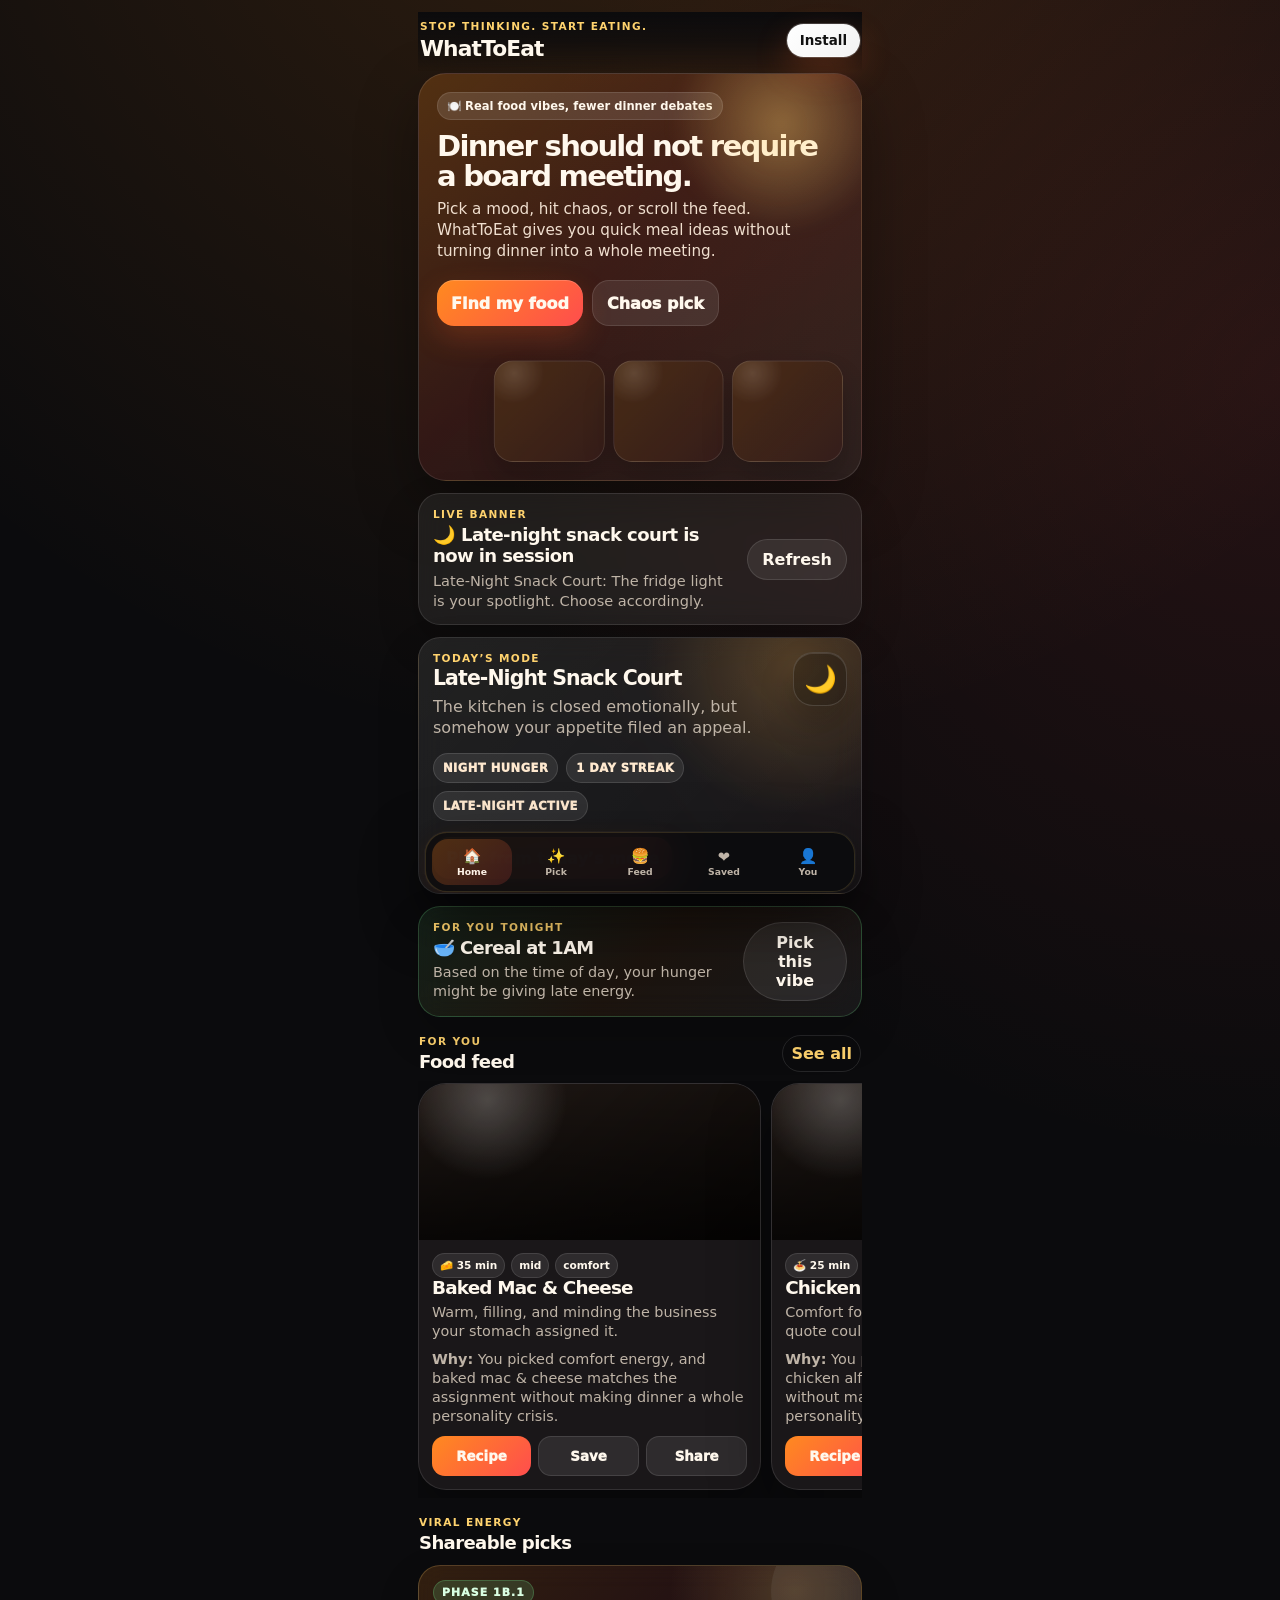
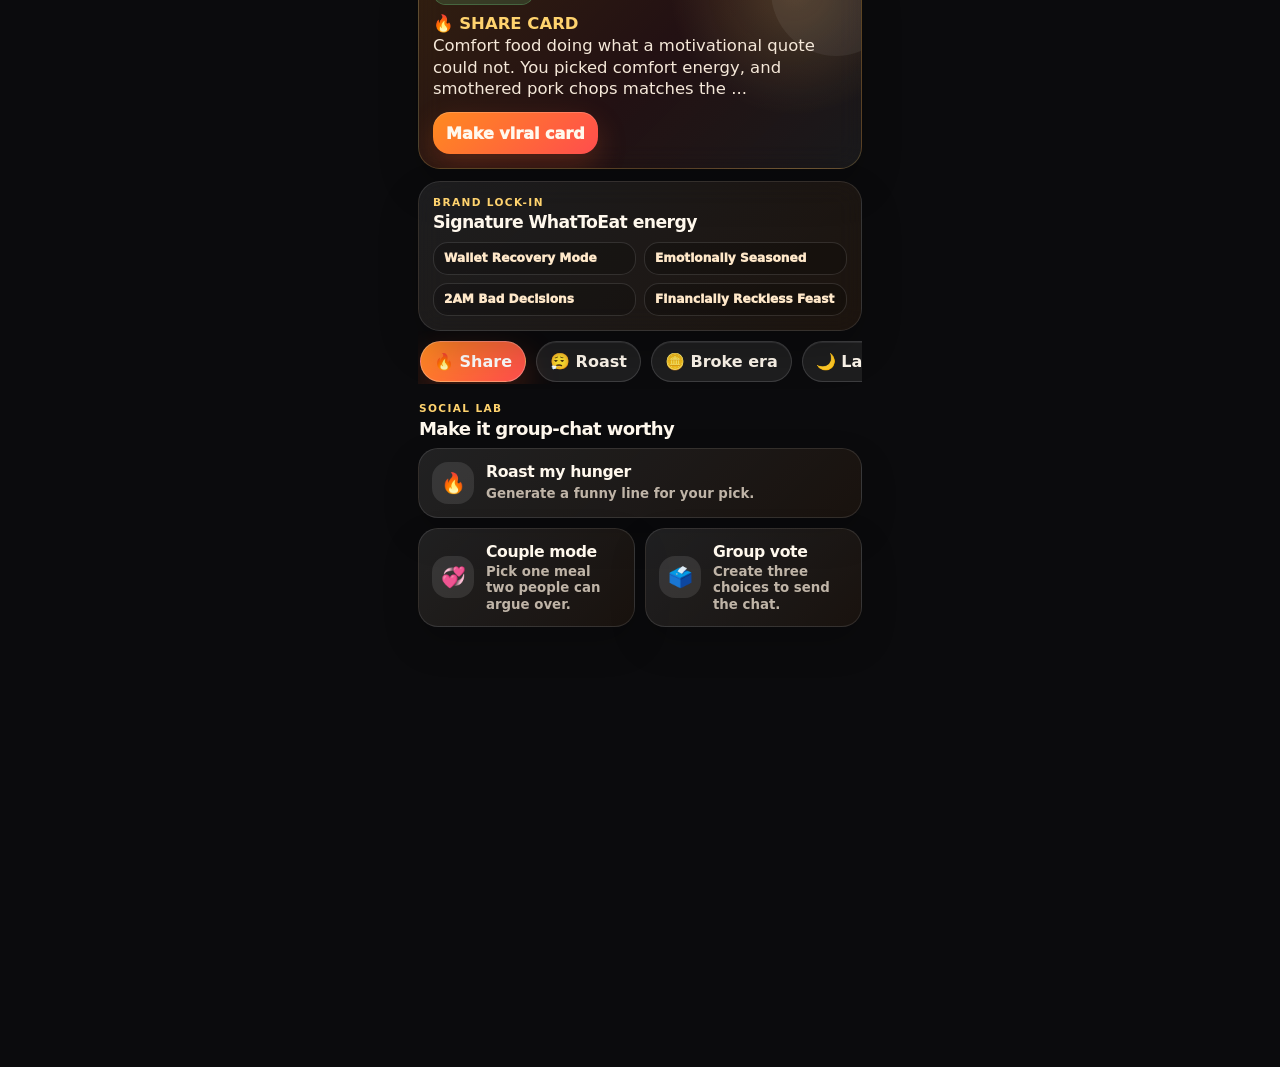
==== commit 6b25025c: "Load Foundation PWA lifecycle before legacy bundle" ====
--- a/index.html
+++ b/index.html
@@ -21,9 +21,10 @@
   <meta name="twitter:description" content="Funny food picks for your mood, your wallet, and your current chaos." />
   <meta name="twitter:image" content="https://whattoeat-ten-hazel.vercel.app/social-preview.png" />
   <meta property="og:type" content="website" />
-  <link rel="manifest" href="/manifest.json?v=foundation-20260814-v1" />
+  <link rel="manifest" href="/app.webmanifest?v=foundation-20260814-v3" />
   <link rel="apple-touch-icon" href="/apple-touch-icon.png" />
   <link rel="stylesheet" href="/style.css?v=foundation-20260814-v1" />
+  <link rel="stylesheet" href="/foundation.css?v=foundation-20260814-v1" />
 </head>
 <body>
   <div class="app-shell">
@@ -280,6 +281,7 @@
   <div class="toast" id="toast"></div>
 
   <script src="/foundation-bootstrap.js?v=foundation-20260814-v1"></script>
+  <script src="/pwa-foundation.js?v=foundation-20260817-v2"></script>
   <script src="/script.js?v=foundation-20260814-v1"></script>
 </body>
 </html>
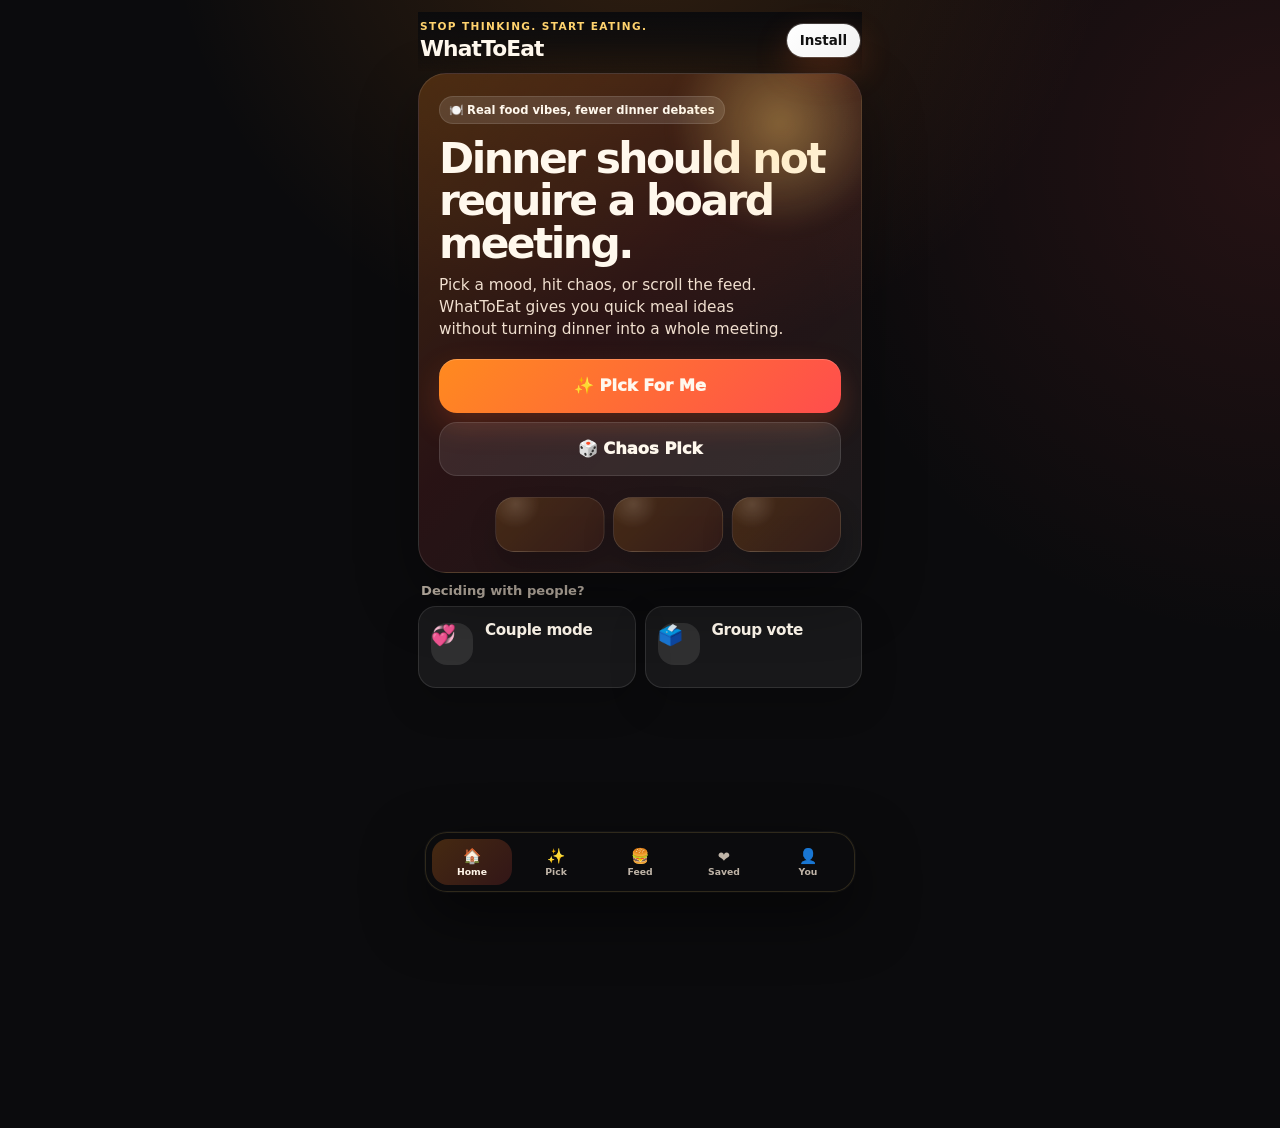
==== commit abd5b98d: "Load catalog quality overlay" ====
--- a/index.html
+++ b/index.html
@@ -21,7 +21,7 @@
   <meta name="twitter:description" content="Funny food picks for your mood, your wallet, and your current chaos." />
   <meta name="twitter:image" content="https://whattoeat-ten-hazel.vercel.app/social-preview.png" />
   <meta property="og:type" content="website" />
-  <link rel="manifest" href="/app.webmanifest?v=foundation-20260814-v3" />
+  <link rel="manifest" href="/app.webmanifest?v=foundation-20260817-v4" crossorigin="use-credentials" />
   <link rel="apple-touch-icon" href="/apple-touch-icon.png" />
   <link rel="stylesheet" href="/style.css?v=foundation-20260814-v1" />
   <link rel="stylesheet" href="/foundation.css?v=foundation-20260814-v1" />
@@ -283,5 +283,6 @@
   <script src="/foundation-bootstrap.js?v=foundation-20260814-v1"></script>
   <script src="/pwa-foundation.js?v=foundation-20260817-v2"></script>
   <script src="/script.js?v=foundation-20260814-v1"></script>
+  <script src="/catalog-quality.js?v=2.0b-catalog-1"></script>
 </body>
 </html>
